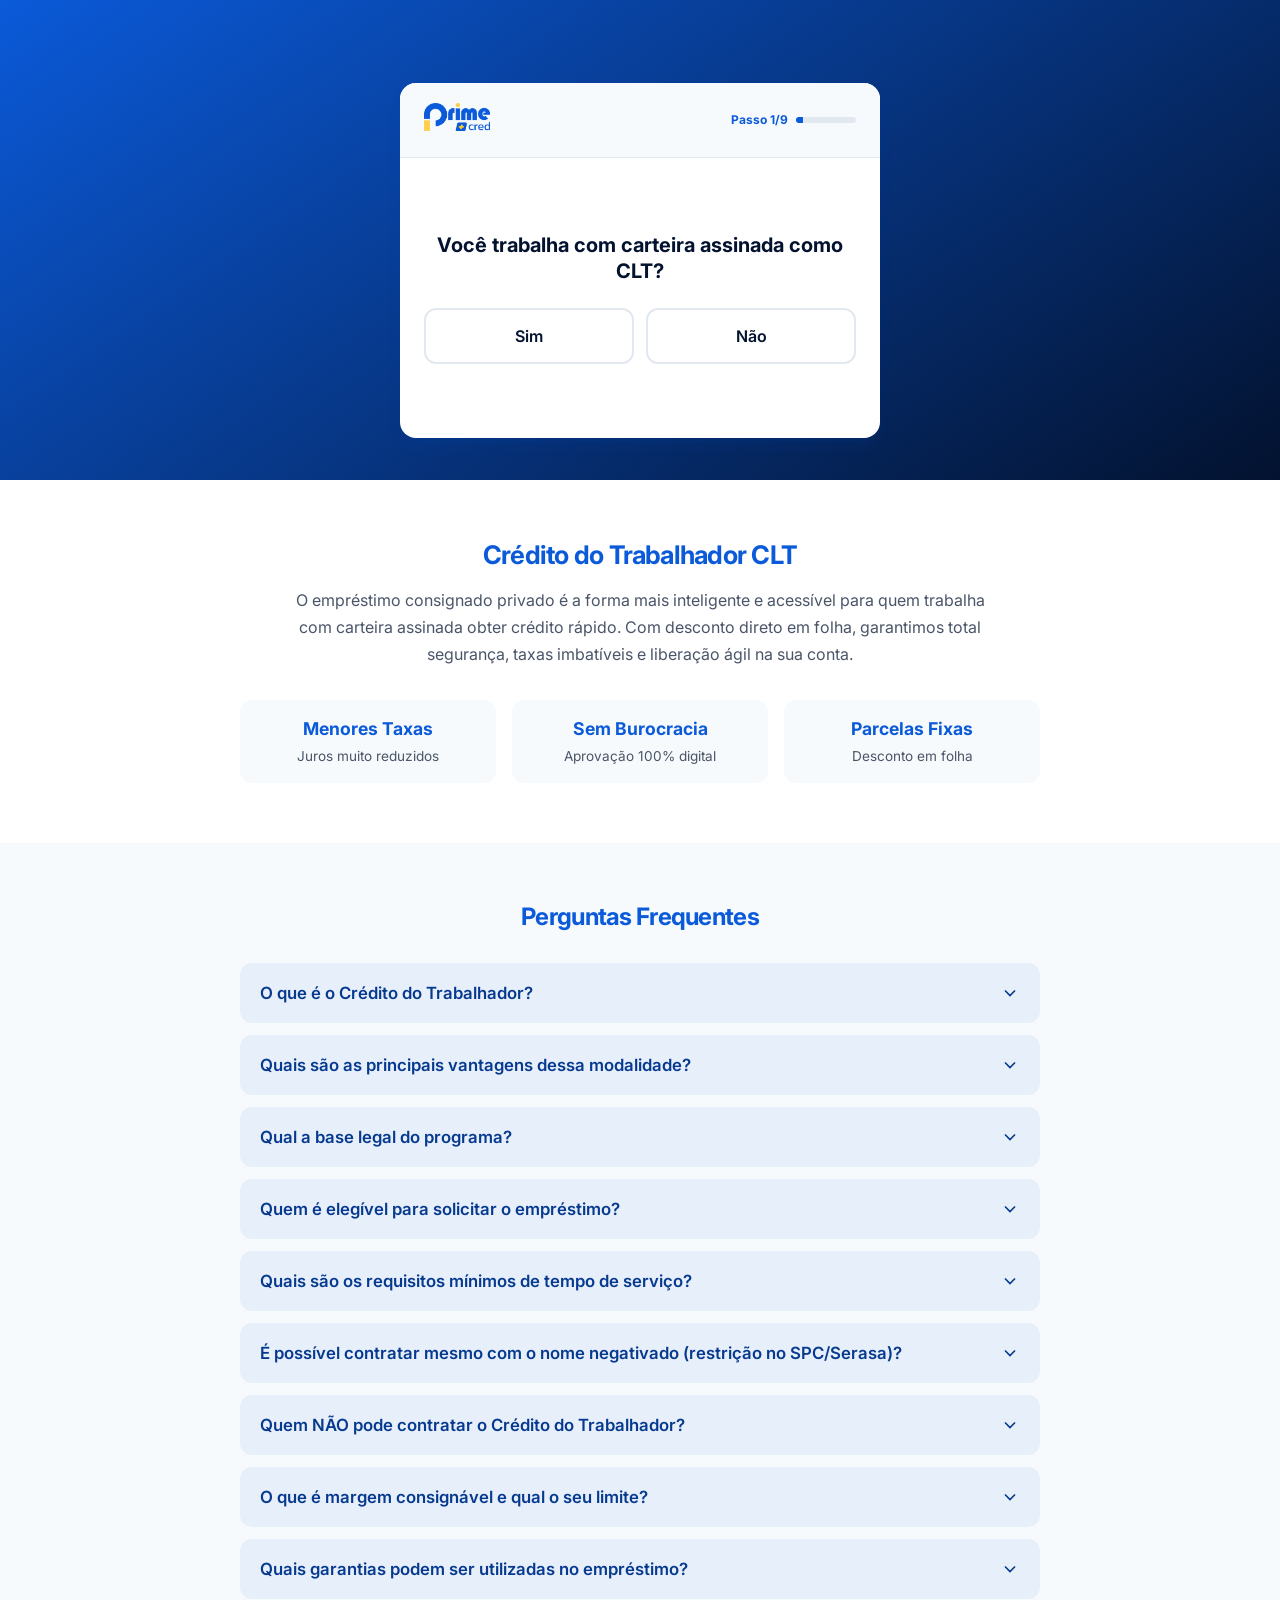
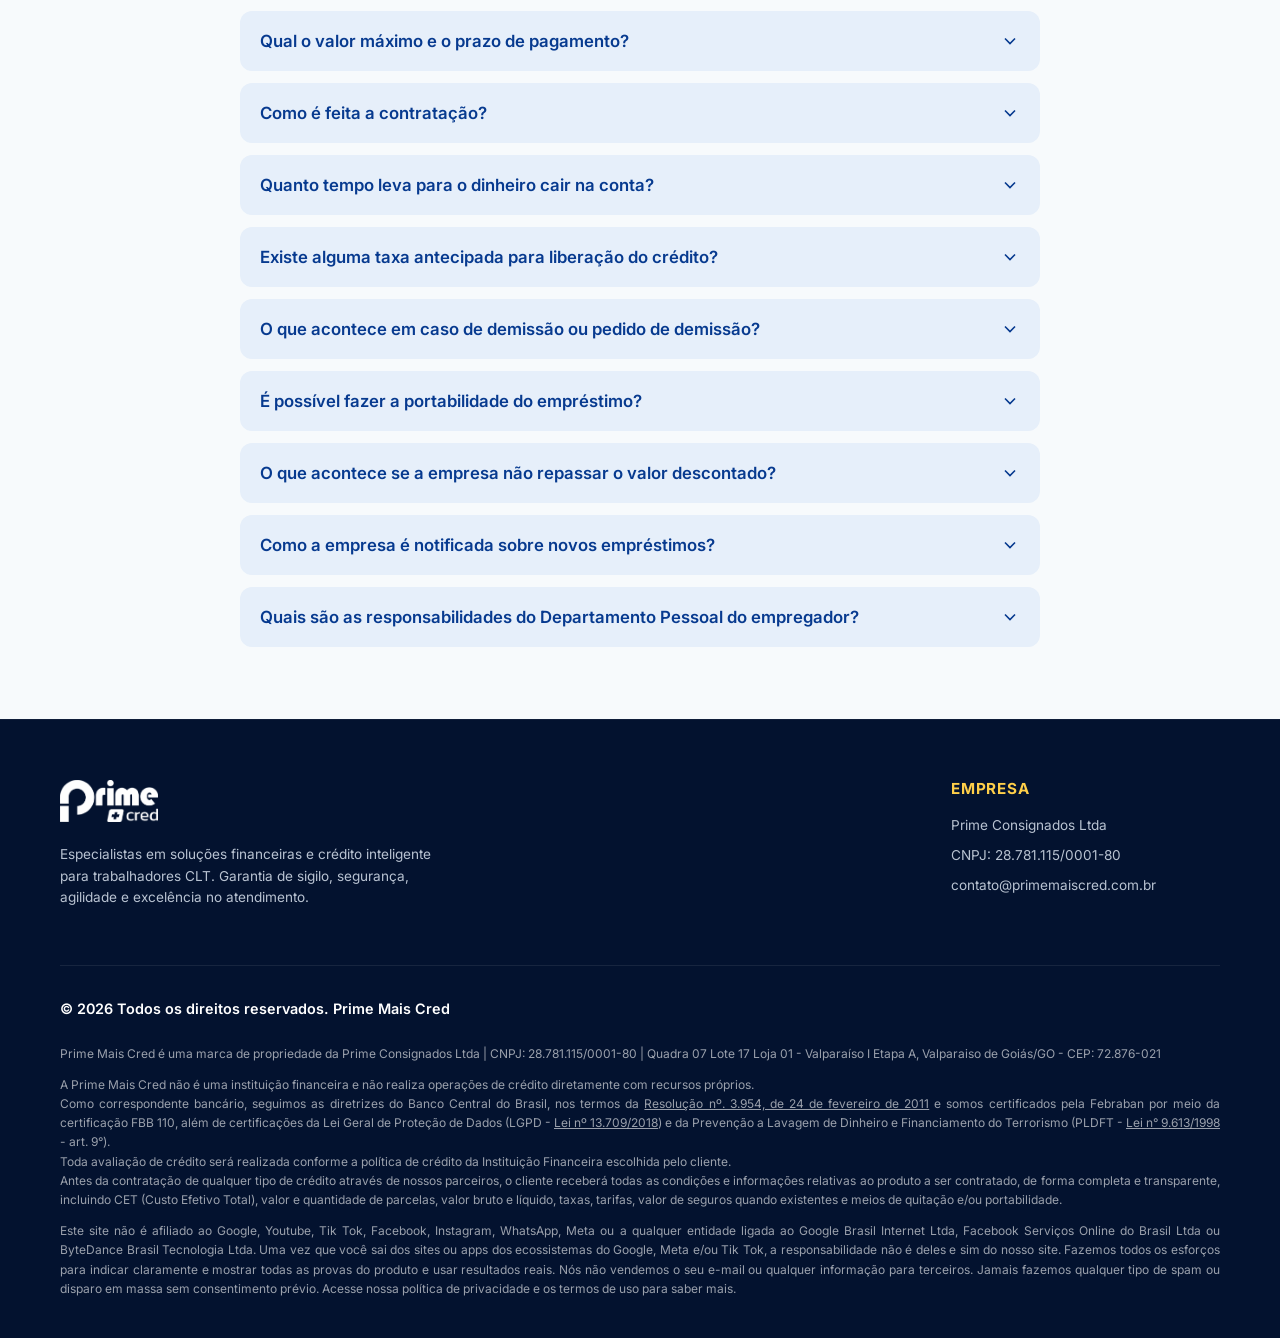
==== questionario.html @ 3300f2ee "feat: lançamento da landing page versão 1.0" ====
<!DOCTYPE html>
<html lang="pt-BR">
<head>
  <meta charset="UTF-8">
  <meta name="viewport" content="width=device-width, initial-scale=1.0">
  <title>Questionário de Qualificação - Prime Mais Cred</title>
  <meta name="description" content="Preencha o questionário rápido da Prime Mais Cred para simular seu empréstimo consignado privado com liberação imediata.">
  
  <link rel="icon" href="logo-prime-cred-oficial-sem-fundo.webp" type="image/webp">
  <link rel="stylesheet" href="css/style.css">
</head>
<body style="background-color: var(--color-gray-light);">

  <!-- Hero Exclusiva do Questionário -->
  <section class="q-hero">
    <div class="q-container">
      
      <!-- Cabeçalho do Card de Questionário -->
      <div class="q-header">
        <a href="index.html" aria-label="Voltar para a página inicial">
          <img src="logo-prime-cred-oficial-sem-fundo.webp" alt="Logo Prime Mais Cred" class="q-logo">
        </a>
        <div class="q-progress-container" id="progress-wrapper">
          <span class="q-progress-text" id="q-step-text">Passo 1/9</span>
          <div class="q-progress-bar-bg">
            <div class="q-progress-bar" id="q-progress-bar" style="width: 11%;"></div>
          </div>
        </div>
      </div>

      <!-- Corpo Principal (Passos) -->
      <div class="q-body">
        
        <!-- Passo 1: CLT -->
        <div class="q-step active" data-step="1">
          <div class="q-question-title">Você trabalha com carteira assinada como CLT?</div>
          <div class="q-options row">
            <button type="button" class="q-btn-option" data-answer="sim">Sim</button>
            <button type="button" class="q-btn-option" data-answer="nao">Não</button>
          </div>
        </div>

        <!-- Passo 2: Nome -->
        <div class="q-step" data-step="2">
          <div class="q-question-title">Qual é o seu nome completo?</div>
          <div class="q-input-wrapper">
            <input type="text" id="q-nome" class="q-input" placeholder="Digite seu nome completo">
            <div class="q-error-msg" id="error-nome"></div>
          </div>
          <button type="button" class="btn btn-primary q-btn-next">Continuar</button>
        </div>

        <!-- Passo 3: CPF -->
        <div class="q-step" data-step="3">
          <div class="q-question-title">Qual é o seu CPF?</div>
          <div class="q-input-wrapper">
            <input type="text" id="q-cpf" class="q-input" placeholder="000.000.000-00" maxlength="14">
            <div class="q-input-hint">Necessário para gerar sua simulação com segurança</div>
            <div class="q-error-msg" id="error-cpf"></div>
          </div>
          <button type="button" class="btn btn-primary q-btn-next">Continuar</button>
        </div>

        <!-- Passo 4: WhatsApp -->
        <div class="q-step" data-step="4">
          <div class="q-question-title">Qual é o seu número de WhatsApp?</div>
          <div class="q-input-wrapper">
            <input type="tel" id="q-whatsapp" class="q-input" placeholder="(00) 00000-0000" maxlength="15">
            <div class="q-error-msg" id="error-whatsapp"></div>
          </div>
          <button type="button" class="btn btn-primary q-btn-next">Continuar</button>
        </div>

        <!-- Passo 5: E-mail -->
        <div class="q-step" data-step="5">
          <div class="q-question-title">Qual é o seu e-mail?</div>
          <div class="q-input-wrapper">
            <input type="email" id="q-email" class="q-input" placeholder="seuemail@exemplo.com">
            <div class="q-error-msg" id="error-email"></div>
          </div>
          <button type="button" class="btn btn-primary q-btn-next">Continuar</button>
        </div>

        <!-- Passo 6: Data de Nascimento -->
        <div class="q-step" data-step="6">
          <div class="q-question-title">Qual a sua data de nascimento?</div>
          <div class="q-input-wrapper">
            <input type="text" id="q-nascimento" class="q-input" placeholder="DD/MM/AAAA" maxlength="10">
            <div class="q-input-hint">Exclusivo para maiores de 18 anos</div>
            <div class="q-error-msg" id="error-nascimento"></div>
          </div>
          <button type="button" class="btn btn-primary q-btn-next">Continuar</button>
        </div>

        <!-- Passo 7: Empresa > 2 anos -->
        <div class="q-step" data-step="7">
          <div class="q-question-title">A empresa onde você trabalha tem mais de 2 anos de existência/constituição?</div>
          <div class="q-options row">
            <button type="button" class="q-btn-option" data-answer="sim">Sim</button>
            <button type="button" class="q-btn-option" data-answer="nao">Não</button>
          </div>
        </div>

        <!-- Passo 8: Margem disponível -->
        <div class="q-step" data-step="8">
          <div class="q-question-title">Você possui margem disponível para contratação?</div>
          <div class="q-options row">
            <button type="button" class="q-btn-option" data-answer="sim">Sim</button>
            <button type="button" class="q-btn-option" data-answer="nao">Não</button>
          </div>
        </div>

        <!-- Passo 9: Valor desejado -->
        <div class="q-step" data-step="9">
          <div class="q-question-title">Qual o valor desejado do empréstimo?</div>
          <div class="q-input-wrapper">
            <input type="text" id="q-valor" class="q-input" placeholder="5.000,00" value="5.000,00">
            <div class="q-input-hint">Valor sugerido para simulação</div>
            <div class="q-error-msg" id="error-valor"></div>
          </div>
          <button type="button" class="btn btn-success q-btn-finish" id="btn-finish-flow">Concluir Simulação</button>
        </div>

        <!-- Tela de Conclusão: Restritiva -->
        <div class="q-step q-result" id="screen-restrictive">
          <div class="q-result-icon danger">✕</div>
          <div class="q-result-title">Poxa, que pena!</div>
          <div class="q-result-desc">
            Hoje, infelizmente, não conseguimos te atender, pois você não atende aos requisitos obrigatórios. Mas clique abaixo e fale com um de nossos atendentes sobre outras possibilidades de crédito que temos para você!
          </div>
          <a href="#" id="btn-wa-restrictive" class="btn btn-secondary" target="_blank" rel="noopener noreferrer">
            Falar no WhatsApp
          </a>
          <button type="button" class="btn" style="margin-top: 8px; width: 100%; max-width: 280px; background: transparent; color: var(--color-gray-dark); border: 1px solid var(--color-gray-border); box-shadow: none; font-size: 0.9rem; padding: 10px;" onclick="location.reload()">Reiniciar Questionário</button>
        </div>

        <!-- Tela de Conclusão: Sucesso -->
        <div class="q-step q-result" id="screen-success">
          <div class="q-result-icon success">✓</div>
          <div class="q-result-title">Que ótimo!</div>
          <div class="q-result-desc">
            Você atende aos requisitos para fazermos uma simulação. Clique no botão abaixo e envie a mensagem gerada para iniciar o atendimento e simulação.
          </div>
          <a href="#" id="btn-wa-success" class="btn btn-success" target="_blank" rel="noopener noreferrer" style="font-size: 1.05rem;">
            Enviar no WhatsApp
          </a>
          <button type="button" class="btn" style="margin-top: 8px; width: 100%; max-width: 280px; background: transparent; color: var(--color-gray-dark); border: 1px solid var(--color-gray-border); box-shadow: none; font-size: 0.9rem; padding: 10px;" onclick="location.reload()">Reiniciar Questionário</button>
        </div>

      </div>

    </div>
  </section>

  <!-- Seção Explicativa Inferior -->
  <section class="section" style="background-color: var(--color-white);">
    <div class="container">
      <h2 class="section-title" style="color: var(--color-primary); font-size: 1.6rem; margin-bottom: 16px;">Crédito do Trabalhador CLT</h2>
      <p class="about-text" style="max-width: 700px;">
        O empréstimo consignado privado é a forma mais inteligente e acessível para quem trabalha com carteira assinada obter crédito rápido. Com desconto direto em folha, garantimos total segurança, taxas imbatíveis e liberação ágil na sua conta.
      </p>
      
      <!-- Mini Grid de Vantagens -->
      <div style="display: grid; grid-template-columns: repeat(auto-fit, minmax(200px, 1fr)); gap: 16px; max-width: 800px; margin: 32px auto 0 auto; text-align: center;">
        <div style="padding: 16px; background: var(--color-gray-light); border-radius: var(--radius-md);">
          <strong style="color: var(--color-primary); display: block; font-size: 1.1rem;">Menores Taxas</strong>
          <span style="font-size: 0.85rem; color: var(--color-gray-dark);">Juros muito reduzidos</span>
        </div>
        <div style="padding: 16px; background: var(--color-gray-light); border-radius: var(--radius-md);">
          <strong style="color: var(--color-primary); display: block; font-size: 1.1rem;">Sem Burocracia</strong>
          <span style="font-size: 0.85rem; color: var(--color-gray-dark);">Aprovação 100% digital</span>
        </div>
        <div style="padding: 16px; background: var(--color-gray-light); border-radius: var(--radius-md);">
          <strong style="color: var(--color-primary); display: block; font-size: 1.1rem;">Parcelas Fixas</strong>
          <span style="font-size: 0.85rem; color: var(--color-gray-dark);">Desconto em folha</span>
        </div>
      </div>
    </div>
  </section>

  <!-- FAQ Replicado para sanar dúvidas finais -->
  <section class="section" id="faq" style="background-color: var(--color-gray-light);">
    <div class="container">
      <h2 class="section-title" style="color: var(--color-primary); font-size: 1.5rem; margin-bottom: 32px;">Perguntas Frequentes</h2>
      
      <div class="faq-container">
        
        <div class="faq-item">
          <button type="button" class="faq-question" aria-expanded="false">
            <span>O que é o Crédito do Trabalhador?</span>
            <svg viewBox="0 0 24 24" fill="none" stroke="currentColor" stroke-width="2"><polyline points="6 9 12 15 18 9"></polyline></svg>
          </button>
          <div class="faq-answer">
            <p>É uma modalidade de empréstimo consignado destinada a trabalhadores do setor privado com carteira assinada (CLT) e outras categorias. O diferencial deste programa é o desconto automático das parcelas diretamente na folha de pagamento, com a gestão sendo feita por plataformas digitais públicas (Dataprev, Carteira de Trabalho Digital e eSocial), sem depender de acordos prévios entre o empregador e a instituição financeira.</p>
          </div>
        </div>

        <div class="faq-item">
          <button type="button" class="faq-question" aria-expanded="false">
            <span>Quais são as principais vantagens dessa modalidade?</span>
            <svg viewBox="0 0 24 24" fill="none" stroke="currentColor" stroke-width="2"><polyline points="6 9 12 15 18 9"></polyline></svg>
          </button>
          <div class="faq-answer">
            <ul>
              <li><strong>Taxas de juros reduzidas:</strong> Menores que as do crédito pessoal comum, variando geralmente na média de 1.99% a 4.99% ao mês.</li>
              <li><strong>Contratação 100% digital:</strong> Realizada via aplicativo, sem burocracia excessiva.</li>
              <li><strong>Parcelas fixas:</strong> O valor das prestações permanece o mesmo do início ao fim do contrato.</li>
              <li><strong>Conveniência:</strong> O pagamento é automático por meio do desconto direto no salário do trabalhador.</li>
            </ul>
          </div>
        </div>

        <div class="faq-item">
          <button type="button" class="faq-question" aria-expanded="false">
            <span>Qual a base legal do programa?</span>
            <svg viewBox="0 0 24 24" fill="none" stroke="currentColor" stroke-width="2"><polyline points="6 9 12 15 18 9"></polyline></svg>
          </button>
          <div class="faq-answer">
            <p>O Crédito do Trabalhador é regulamentado pela Lei nº 15.179/2025 (originada da MP 1.292/2025) e pelas Portarias do Ministério do Trabalho e Emprego (MTE) nº 433, 434 e 435 de 2025.</p>
          </div>
        </div>

        <div class="faq-item">
          <button type="button" class="faq-question" aria-expanded="false">
            <span>Quem é elegível para solicitar o empréstimo?</span>
            <svg viewBox="0 0 24 24" fill="none" stroke="currentColor" stroke-width="2"><polyline points="6 9 12 15 18 9"></polyline></svg>
          </button>
          <div class="faq-answer">
            <p>Podem contratar o crédito os trabalhadores com contrato de trabalho ativo registrados no eSocial, incluindo:</p>
            <ul>
              <li>Empregados do setor privado (Regime CLT) urbanos e rurais.</li>
              <li>Empregados domésticos.</li>
              <li>Microempreendedores Individuais (MEIs) que possuam funcionários.</li>
              <li>Trabalhadores de aplicativos de transporte e entrega (motoristas e entregadores).</li>
              <li>Diretores não empregados com vínculo ao FGTS.</li>
            </ul>
          </div>
        </div>

        <div class="faq-item">
          <button type="button" class="faq-question" aria-expanded="false">
            <span>Quais são os requisitos mínimos de tempo de serviço?</span>
            <svg viewBox="0 0 24 24" fill="none" stroke="currentColor" stroke-width="2"><polyline points="6 9 12 15 18 9"></polyline></svg>
          </button>
          <div class="faq-answer">
            <p>Embora varie conforme a instituição financeira, os critérios comuns são:</p>
            <ul>
              <li>Vínculo ativo de, no mínimo, 3 meses no emprego atual.</li>
              <li>Empresa empregadora ativa há mais de 24 meses.</li>
            </ul>
          </div>
        </div>

        <div class="faq-item">
          <button type="button" class="faq-question" aria-expanded="false">
            <span>É possível contratar mesmo com o nome negativado (restrição no SPC/Serasa)?</span>
            <svg viewBox="0 0 24 24" fill="none" stroke="currentColor" stroke-width="2"><polyline points="6 9 12 15 18 9"></polyline></svg>
          </button>
          <div class="faq-answer">
            <p>Sim. Na maioria dos casos, o acesso é facilitado mesmo para quem não possui score alto ou está negativado, pois a garantia do pagamento reside no desconto direto em folha e no uso de saldos do FGTS como garantia.</p>
          </div>
        </div>

        <div class="faq-item">
          <button type="button" class="faq-question" aria-expanded="false">
            <span>Quem NÃO pode contratar o Crédito do Trabalhador?</span>
            <svg viewBox="0 0 24 24" fill="none" stroke="currentColor" stroke-width="2"><polyline points="6 9 12 15 18 9"></polyline></svg>
          </button>
          <div class="faq-answer">
            <p>O produto não está disponível para:</p>
            <ul>
              <li>Trabalhadores em período de experiência.</li>
              <li>Funcionários cumprindo aviso prévio.</li>
              <li>Trabalhadores em licença médica, maternidade ou paternidade.</li>
              <li>Autônomos informais (sem vínculo via aplicativo ou CLT) e empreendedores sem funcionários.</li>
            </ul>
          </div>
        </div>

        <div class="faq-item">
          <button type="button" class="faq-question" aria-expanded="false">
            <span>O que é margem consignável e qual o seu limite?</span>
            <svg viewBox="0 0 24 24" fill="none" stroke="currentColor" stroke-width="2"><polyline points="6 9 12 15 18 9"></polyline></svg>
          </button>
          <div class="faq-answer">
            <p>A margem consignável é o valor máximo do salário que pode ser comprometido mensalmente para pagar as parcelas.</p>
            <ul>
              <li>Para trabalhadores CLT e domésticos: O limite é de 35% da renda líquida mensal.</li>
              <li>Para trabalhadores de aplicativos: O limite é de 30% do montante repassado pelas plataformas.</li>
            </ul>
          </div>
        </div>

        <div class="faq-item">
          <button type="button" class="faq-question" aria-expanded="false">
            <span>Quais garantias podem ser utilizadas no empréstimo?</span>
            <svg viewBox="0 0 24 24" fill="none" stroke="currentColor" stroke-width="2"><polyline points="6 9 12 15 18 9"></polyline></svg>
          </button>
          <div class="faq-answer">
            <p>O trabalhador pode oferecer como garantia:</p>
            <ul>
              <li>Até 10% do saldo disponível na conta vinculada do FGTS.</li>
              <li>Até 100% do valor da multa rescisória (os 40% devidos em caso de demissão sem justa causa).</li>
            </ul>
          </div>
        </div>

        <div class="faq-item">
          <button type="button" class="faq-question" aria-expanded="false">
            <span>Qual o valor máximo e o prazo de pagamento?</span>
            <svg viewBox="0 0 24 24" fill="none" stroke="currentColor" stroke-width="2"><polyline points="6 9 12 15 18 9"></polyline></svg>
          </button>
          <div class="faq-answer">
            <p>O valor máximo depende da margem disponível e da análise de crédito. O prazo de pagamento é flexível, podendo chegar a 36 meses, dependendo das condições da instituição financeira e do empregador.</p>
          </div>
        </div>

        <div class="faq-item">
          <button type="button" class="faq-question" aria-expanded="false">
            <span>Como é feita a contratação?</span>
            <svg viewBox="0 0 24 24" fill="none" stroke="currentColor" stroke-width="2"><polyline points="6 9 12 15 18 9"></polyline></svg>
          </button>
          <div class="faq-answer">
            <p>O processo é realizado de forma 100% digital, com total segurança e privacidade. O processo pode variar dependendo da instituição financeira, mas no geral, é realizada a confirmação e autorização de consulta de dados, depois da coleta de dados é feito uma simulação, assim que aprovada a proposta apresentada, é realizada a digitação no sistema da instituição financeira. É fornecido um link de formalização. Após finalizada a formalização e a averbação da instituição financeira, o crédito é realizado na conta corrente cadastrada.</p>
          </div>
        </div>

        <div class="faq-item">
          <button type="button" class="faq-question" aria-expanded="false">
            <span>Quanto tempo leva para o dinheiro cair na conta?</span>
            <svg viewBox="0 0 24 24" fill="none" stroke="currentColor" stroke-width="2"><polyline points="6 9 12 15 18 9"></polyline></svg>
          </button>
          <div class="faq-answer">
            <p>Após a aprovação e averbação do contrato pela Dataprev, o valor costuma ser liberado rapidamente, variando de 1 hora até 24 horas.</p>
          </div>
        </div>

        <div class="faq-item">
          <button type="button" class="faq-question" aria-expanded="false">
            <span>Existe alguma taxa antecipada para liberação do crédito?</span>
            <svg viewBox="0 0 24 24" fill="none" stroke="currentColor" stroke-width="2"><polyline points="6 9 12 15 18 9"></polyline></svg>
          </button>
          <div class="faq-answer">
            <p>Não. Nenhuma instituição financeira autorizada cobra taxas, seguros ou depósitos antecipados para liberar o crédito consignado. Qualquer pedidos de pagamentos prévios ou repasses posteriores a liberação do crédito são proibidos e indícios claros de fraude.</p>
          </div>
        </div>

        <div class="faq-item">
          <button type="button" class="faq-question" aria-expanded="false">
            <span>O que acontece em caso de demissão ou pedido de demissão?</span>
            <svg viewBox="0 0 24 24" fill="none" stroke="currentColor" stroke-width="2"><polyline points="6 9 12 15 18 9"></polyline></svg>
          </button>
          <div class="faq-answer">
            <p>A dívida não é extinta com o desligamento. Ocorrem as seguintes ações:</p>
            <ul>
              <li><strong>Desconto nas verbas rescisórias:</strong> A empresa pode descontar o valor devido diretamente do que o trabalhador tem a receber na rescisão, respeitando os limites legais.</li>
              <li><strong>Garantias do FGTS:</strong> O banco pode reter os 10% do saldo do FGTS e 100% da multa rescisória empenhados como garantia.</li>
              <li><strong>Saldo remanescente:</strong> Caso ainda reste dívida, o valor é convertido em crédito pessoal, devendo ser pago via boletos ou débito em conta.</li>
              <li><strong>Novo emprego:</strong> Se o trabalhador conseguir um novo vínculo CLT, a dívida pode ser automaticamente transferida para desconto no salário da nova empresa.</li>
            </ul>
          </div>
        </div>

        <div class="faq-item">
          <button type="button" class="faq-question" aria-expanded="false">
            <span>É possível fazer a portabilidade do empréstimo?</span>
            <svg viewBox="0 0 24 24" fill="none" stroke="currentColor" stroke-width="2"><polyline points="6 9 12 15 18 9"></polyline></svg>
          </button>
          <div class="faq-answer">
            <p>Sim. O trabalhador pode migrar seu contrato para outra instituição financeira que ofereça taxas mais baixas ou melhores condições. Fale com nosso atendimento, que realizamos as simulações e buscamos as melhores condições disponíveis.</p>
          </div>
        </div>

        <div class="faq-item">
          <button type="button" class="faq-question" aria-expanded="false">
            <span>O que acontece se a empresa não repassar o valor descontado?</span>
            <svg viewBox="0 0 24 24" fill="none" stroke="currentColor" stroke-width="2"><polyline points="6 9 12 15 18 9"></polyline></svg>
          </button>
          <div class="faq-answer">
            <p>O empregador tem a obrigação legal de repassar os valores retidos sob pena de sanções administrativas, civis e criminais. Caso o desconto ocorra no holerite, mas não apareça como pago no banco, o trabalhador deve contatar o RH da empresa e a instituição financeira.</p>
          </div>
        </div>

        <div class="faq-item">
          <button type="button" class="faq-question" aria-expanded="false">
            <span>Como a empresa é notificada sobre novos empréstimos?</span>
            <svg viewBox="0 0 24 24" fill="none" stroke="currentColor" stroke-width="2"><polyline points="6 9 12 15 18 9"></polyline></svg>
          </button>
          <div class="faq-answer">
            <p>A empresa recebe um aviso eletrônico via Domicílio Eletrônico Trabalhista (DET) entre os dias 21 e 25 de cada mês, informando que houve contratações por parte de seus funcionários.</p>
          </div>
        </div>

        <div class="faq-item">
          <button type="button" class="faq-question" aria-expanded="false">
            <span>Quais são as responsabilidades do Departamento Pessoal do empregador?</span>
            <svg viewBox="0 0 24 24" fill="none" stroke="currentColor" stroke-width="2"><polyline points="6 9 12 15 18 9"></polyline></svg>
          </button>
          <div class="faq-answer">
            <ul>
              <li><strong>Consulta mensal:</strong> Acessar o Portal Emprega Brasil para baixar o "Arquivo de Empréstimos" com os valores atualizados.</li>
              <li><strong>Escrituração:</strong> Lançar o desconto no eSocial utilizando a rubrica específica (9253 - Empréstimos eConsignados).</li>
              <li><strong>Recolhimento:</strong> Gerar a guia via FGTS Digital (ou DAE para domésticos/MEI) e efetuar o pagamento até o dia 20 do mês seguinte.</li>
            </ul>
          </div>
        </div>

      </div>
    </div>
  </section>

  <!-- Footer -->
  <footer class="footer">
    <div class="container">
      
      <div class="footer-top">
        <div class="footer-info">
          <img src="logo-prime-cred-letra-branca-sem-fundo.webp" alt="Logo Prime Mais Cred" class="footer-logo">
          <p>Especialistas em soluções financeiras e crédito inteligente para trabalhadores CLT. Garantia de sigilo, segurança, agilidade e excelência no atendimento.</p>
        </div>

        <div class="footer-columns">
          <div class="footer-col">
            <h4>Empresa</h4>
            <ul>
              <li><span>Prime Consignados Ltda</span></li>
              <li><span>CNPJ: 28.781.115/0001-80</span></li>
              <li><span>contato@primemaiscred.com.br</span></li>
            </ul>
          </div>
        </div>
      </div>

      <div class="footer-bottom">
        <div style="font-size: 0.9rem; color: var(--color-white); font-weight: 600;">
          © 2026 Todos os direitos reservados. Prime Mais Cred
        </div>
        
        <div class="legal-disclaimers">
          <p>
            Prime Mais Cred é uma marca de propriedade da Prime Consignados Ltda | CNPJ: 28.781.115/0001-80 | Quadra 07 Lote 17 Loja 01 - Valparaíso I Etapa A, Valparaiso de Goiás/GO - CEP: 72.876-021
          </p>
          <p>
            A Prime Mais Cred não é uma instituição financeira e não realiza operações de crédito diretamente com recursos próprios.<br>
            Como correspondente bancário, seguimos as diretrizes do Banco Central do Brasil, nos termos da <a href="https://www.bcb.gov.br/pre/normativos/res/2011/pdf/res_3954_v7_l.pdf" target="_blank" rel="noopener noreferrer" style="color: inherit; text-decoration: underline;">Resolução nº. 3.954, de 24 de fevereiro de 2011</a> e somos certificados pela Febraban por meio da certificação FBB 110, além de certificações da Lei Geral de Proteção de Dados (LGPD - <a href="https://www.planalto.gov.br/ccivil_03/_ato2015-2018/2018/lei/l13709.htm" target="_blank" rel="noopener noreferrer" style="color: inherit; text-decoration: underline;">Lei nº 13.709/2018</a>) e da Prevenção a Lavagem de Dinheiro e Financiamento do Terrorismo (PLDFT - <a href="https://www.planalto.gov.br/ccivil_03/leis/l9613.htm" target="_blank" rel="noopener noreferrer" style="color: inherit; text-decoration: underline;">Lei n° 9.613/1998</a> - art. 9°).<br>
            Toda avaliação de crédito será realizada conforme a política de crédito da Instituição Financeira escolhida pelo cliente.<br>
            Antes da contratação de qualquer tipo de crédito através de nossos parceiros, o cliente receberá todas as condições e informações relativas ao produto a ser contratado, de forma completa e transparente, incluindo CET (Custo Efetivo Total), valor e quantidade de parcelas, valor bruto e líquido, taxas, tarifas, valor de seguros quando existentes e meios de quitação e/ou portabilidade.
          </p>
          <p>
            Este site não é afiliado ao Google, Youtube, Tik Tok, Facebook, Instagram, WhatsApp, Meta ou a qualquer entidade ligada ao Google Brasil Internet Ltda, Facebook Serviços Online do Brasil Ltda ou ByteDance Brasil Tecnologia Ltda. Uma vez que você sai dos sites ou apps dos ecossistemas do Google, Meta e/ou Tik Tok, a responsabilidade não é deles e sim do nosso site. Fazemos todos os esforços para indicar claramente e mostrar todas as provas do produto e usar resultados reais. Nós não vendemos o seu e-mail ou qualquer informação para terceiros. Jamais fazemos qualquer tipo de spam ou disparo em massa sem consentimento prévio. Acesse nossa política de privacidade e os termos de uso para saber mais.
          </p>
        </div>
      </div>

    </div>
  </footer>

  <!-- Scripts -->
  <script src="js/main.js"></script>
  <script src="js/questionario.js"></script>
</body>
</html>
---- css/style.css ----
@import url('https://fonts.googleapis.com/css2?family=Inter:wght@400;500;600;700;800&display=swap');

:root {
  /* Cores Oficiais */
  --color-primary: #0b5ad9;
  --color-primary-dark: #073a8f;
  --color-primary-light: #e6effa;
  --color-secondary: #ffcf49;
  --color-secondary-hover: #f5bc23;
  --color-white: #ffffff;
  
  /* Cores Neutras e de Apoio */
  --color-dark: #03122f; /* Azul super escuro para seções premium/textos */
  --color-gray-dark: #4a5568;
  --color-gray-light: #f7fafc;
  --color-gray-border: #e2e8f0;
  
  /* Feedback */
  --color-success: #10b981;
  --color-danger: #ef4444;

  /* Efeitos e Sombras */
  --shadow-sm: 0 1px 2px 0 rgba(0, 0, 0, 0.05);
  --shadow-md: 0 4px 6px -1px rgba(0, 0, 0, 0.1), 0 2px 4px -1px rgba(0, 0, 0, 0.06);
  --shadow-lg: 0 10px 15px -3px rgba(11, 90, 217, 0.1), 0 4px 6px -2px rgba(11, 90, 217, 0.05);
  --radius-md: 12px;
  --radius-lg: 16px;
  --radius-full: 9999px;
  
  /* Transições */
  --transition-fast: 0.15s ease;
  --transition-normal: 0.3s ease;
}

/* Reset Geral */
*, *::before, *::after {
  box-sizing: border-box;
  margin: 0;
  padding: 0;
}

html {
  font-size: 16px;
  scroll-behavior: smooth;
}

body {
  font-family: 'Inter', sans-serif;
  background-color: var(--color-white);
  color: var(--color-dark);
  line-height: 1.5;
  overflow-x: hidden;
  -webkit-font-smoothing: antialiased;
}

a {
  color: inherit;
  text-decoration: none;
}

ul {
  list-style: none;
}

button, input, select, textarea {
  font-family: inherit;
  font-size: inherit;
  color: inherit;
  border: none;
  outline: none;
  background: none;
}

button {
  cursor: pointer;
}

/* Layout e Containers (Mobile-First) */
.container {
  width: 100%;
  max-width: 1200px;
  margin: 0 auto;
  padding: 0 20px;
}

/* Tipografia */
h1, h2, h3, h4 {
  line-height: 1.2;
  font-weight: 700;
  letter-spacing: -0.03em;
}

.text-gradient {
  background: linear-gradient(135deg, var(--color-white) 0%, var(--color-primary-light) 100%);
  -webkit-background-clip: text;
  -webkit-text-fill-color: transparent;
}

/* Botões Globais */
.btn {
  display: inline-flex;
  align-items: center;
  justify-content: center;
  gap: 8px;
  padding: 14px 28px;
  border-radius: var(--radius-full);
  font-weight: 700;
  text-align: center;
  transition: transform var(--transition-fast), box-shadow var(--transition-fast), background-color var(--transition-fast);
  width: 100%;
}

.btn:active {
  transform: scale(0.98);
}

.btn-secondary {
  background-color: var(--color-secondary);
  color: var(--color-dark);
  box-shadow: 0 4px 14px rgba(255, 207, 73, 0.4);
}

.btn-secondary:hover {
  background-color: var(--color-secondary-hover);
  box-shadow: 0 6px 20px rgba(255, 207, 73, 0.6);
  transform: translateY(-1px);
}

.btn-primary {
  background-color: var(--color-primary);
  color: var(--color-white);
  box-shadow: 0 4px 14px rgba(11, 90, 217, 0.3);
}

.btn-primary:hover {
  background-color: var(--color-primary-dark);
  transform: translateY(-1px);
}

.btn-success {
  background-color: var(--color-success);
  color: var(--color-white);
  box-shadow: 0 4px 14px rgba(16, 185, 129, 0.3);
}

.btn-success:hover {
  background-color: #059669;
  transform: translateY(-1px);
}

.btn-outline {
  border: 2px solid rgba(255, 255, 255, 0.2);
  color: var(--color-white);
  background-color: transparent;
}

.btn-outline:hover {
  background-color: rgba(255, 255, 255, 0.1);
  border-color: var(--color-white);
}

/* Header */
.header {
  position: absolute;
  top: 0;
  left: 0;
  width: 100%;
  z-index: 50;
  padding: 20px 0;
}

.header .container {
  display: flex;
  justify-content: space-between;
  align-items: center;
}

.logo-img {
  height: 38px;
  width: auto;
  object-fit: contain;
}

.header-nav {
  display: none; /* Mobile focado no CTA principal, navegação simplificada */
}

@media (min-width: 768px) {
  .header-nav {
    display: flex;
    gap: 24px;
    align-items: center;
    color: var(--color-white);
    font-weight: 500;
  }
  .header-nav a:hover {
    color: var(--color-secondary);
  }
  .header .btn {
    width: auto;
    padding: 10px 20px;
    font-size: 0.9rem;
  }
}

/* Hero Section */
.hero {
  background: linear-gradient(145deg, var(--color-primary) 0%, var(--color-dark) 100%);
  padding: 110px 0 60px 0;
  color: var(--color-white);
  position: relative;
  overflow: hidden;
}

.hero::after {
  content: '';
  position: absolute;
  top: 0;
  left: 0;
  right: 0;
  bottom: 0;
  background-image: radial-gradient(rgba(255,255,255,0.05) 1px, transparent 1px);
  background-size: 20px 20px;
  pointer-events: none;
}

.hero-content {
  position: relative;
  z-index: 2;
  text-align: center;
}

.tag-badge {
  display: inline-block;
  background-color: rgba(255, 255, 255, 0.1);
  backdrop-filter: blur(8px);
  -webkit-backdrop-filter: blur(8px);
  padding: 6px 14px;
  border-radius: var(--radius-full);
  font-size: 0.75rem;
  font-weight: 700;
  text-transform: uppercase;
  letter-spacing: 0.05em;
  color: var(--color-secondary);
  margin-bottom: 16px;
}

.hero h1 {
  font-size: 2.2rem;
  margin-bottom: 16px;
}

.hero p {
  font-size: 1rem;
  color: var(--color-primary-light);
  margin-bottom: 28px;
  opacity: 0.95;
}

/* Card de Simulação Rápida (Hero) */
.hero-simulation-card {
  background: rgba(255, 255, 255, 0.08);
  backdrop-filter: blur(12px);
  -webkit-backdrop-filter: blur(12px);
  border: 1px solid rgba(255, 255, 255, 0.15);
  border-radius: var(--radius-lg);
  padding: 24px;
  max-width: 440px;
  margin: 0 auto 32px auto;
  text-align: left;
  box-shadow: var(--shadow-lg);
}

.simulation-title {
  font-size: 1.1rem;
  font-weight: 700;
  margin-bottom: 8px;
  text-align: center;
}

.simulation-subtitle {
  font-size: 0.85rem;
  color: var(--color-primary-light);
  margin-bottom: 20px;
  text-align: center;
}

.input-group {
  margin-bottom: 20px;
  position: relative;
}

.input-label {
  display: block;
  font-size: 0.8rem;
  font-weight: 600;
  color: var(--color-primary-light);
  margin-bottom: 8px;
  text-transform: uppercase;
  letter-spacing: 0.03em;
}

.input-wrapper {
  position: relative;
  display: flex;
  align-items: center;
  background-color: rgba(0, 0, 0, 0.2);
  border: 1px solid rgba(255, 255, 255, 0.2);
  border-radius: var(--radius-md);
  overflow: hidden;
  transition: border-color var(--transition-fast);
}

.input-wrapper:focus-within {
  border-color: var(--color-secondary);
}

.input-prefix {
  padding: 14px 0 14px 16px;
  font-weight: 700;
  color: var(--color-secondary);
  font-size: 1.2rem;
}

.input-field {
  width: 100%;
  padding: 14px 16px 14px 8px;
  font-size: 1.3rem;
  font-weight: 700;
  color: var(--color-white);
}

.input-field::placeholder {
  color: rgba(255, 255, 255, 0.4);
}

/* Badges de Destaque na Hero */
.hero-badges-grid {
  display: grid;
  grid-template-columns: 1fr;
  gap: 12px;
  max-width: 440px;
  margin: 0 auto;
}

.hero-badge {
  display: flex;
  align-items: center;
  gap: 12px;
  background: rgba(255, 255, 255, 0.05);
  border: 1px solid rgba(255, 255, 255, 0.08);
  padding: 12px 16px;
  border-radius: var(--radius-md);
  font-size: 0.85rem;
  font-weight: 600;
  text-align: left;
}

.hero-badge svg {
  flex-shrink: 0;
  color: var(--color-secondary);
}

@media (min-width: 768px) {
  .hero h1 {
    font-size: 3.2rem;
  }
  .hero p {
    font-size: 1.2rem;
  }
  .hero-badges-grid {
    grid-template-columns: repeat(3, 1fr);
    max-width: 800px;
  }
  .hero-badge {
    justify-content: center;
    text-align: center;
  }
}

/* Seção: O que é o Crédito */
.section {
  padding: 60px 0;
}

.section-title {
  font-size: 1.8rem;
  text-align: center;
  margin-bottom: 12px;
  color: var(--color-dark);
}

.section-subtitle {
  font-size: 1rem;
  text-align: center;
  color: var(--color-gray-dark);
  margin-bottom: 40px;
  max-width: 700px;
  margin-left: auto;
  margin-right: auto;
}

.about-text {
  text-align: center;
  max-width: 800px;
  margin: 0 auto 32px auto;
  color: var(--color-gray-dark);
  font-size: 1rem;
  line-height: 1.7;
}

.about-text strong {
  color: var(--color-primary);
}

/* Seção: Vantagens */
.bg-dark-section {
  background-color: var(--color-dark);
  color: var(--color-white);
}

.bg-dark-section .section-title {
  color: var(--color-white);
}

.bg-dark-section .section-subtitle {
  color: var(--color-primary-light);
  opacity: 0.8;
}

.benefits-grid {
  display: grid;
  grid-template-columns: 1fr;
  gap: 20px;
}

.benefit-card {
  background: rgba(255, 255, 255, 0.03);
  border: 1px solid rgba(255, 255, 255, 0.08);
  padding: 32px 24px;
  border-radius: var(--radius-lg);
  transition: transform var(--transition-normal), background-color var(--transition-fast);
}

.benefit-card:hover {
  background: rgba(255, 255, 255, 0.06);
  transform: translateY(-4px);
}

.benefit-icon {
  width: 54px;
  height: 54px;
  border-radius: var(--radius-md);
  background-color: rgba(11, 90, 217, 0.2);
  color: var(--color-secondary);
  display: flex;
  align-items: center;
  justify-content: center;
  margin-bottom: 20px;
  font-size: 1.5rem;
  border: 1px solid rgba(11, 90, 217, 0.3);
}

.benefit-title {
  font-size: 1.2rem;
  font-weight: 700;
  margin-bottom: 10px;
  color: var(--color-secondary);
}

.benefit-desc {
  font-size: 0.95rem;
  color: var(--color-primary-light);
  opacity: 0.85;
  line-height: 1.6;
}

@media (min-width: 768px) {
  .benefits-grid {
    grid-template-columns: repeat(2, 1fr);
  }
}

@media (min-width: 1024px) {
  .benefits-grid {
    grid-template-columns: repeat(4, 1fr);
  }
}

/* Seção: Como Contratar */
.steps-grid {
  display: grid;
  grid-template-columns: 1fr;
  gap: 24px;
  margin-bottom: 40px;
}

.step-item {
  display: flex;
  gap: 16px;
  align-items: flex-start;
}

.step-number {
  flex-shrink: 0;
  width: 44px;
  height: 44px;
  border-radius: var(--radius-md);
  background-color: var(--color-primary-light);
  color: var(--color-primary);
  font-weight: 800;
  font-size: 1.2rem;
  display: flex;
  align-items: center;
  justify-content: center;
}

.step-content {
  padding-top: 4px;
}

.step-title {
  font-size: 1.1rem;
  font-weight: 700;
  margin-bottom: 4px;
  color: var(--color-dark);
}

.step-desc {
  font-size: 0.9rem;
  color: var(--color-gray-dark);
}

.steps-container {
  display: flex;
  flex-direction: column;
  gap: 32px;
}

.steps-img-wrapper {
  border-radius: var(--radius-lg);
  overflow: hidden;
  box-shadow: var(--shadow-md);
}

.steps-img {
  width: 100%;
  height: auto;
  object-fit: cover;
  display: block;
}

@media (min-width: 768px) {
  .steps-container {
    flex-direction: row;
    align-items: center;
  }
  .steps-container > * {
    flex: 1;
  }
}

/* FAQ (Perguntas Frequentes) */
.faq-container {
  max-width: 800px;
  margin: 0 auto;
}

.faq-item {
  margin-bottom: 12px;
  border-radius: var(--radius-md);
  background-color: var(--color-primary-light);
  overflow: hidden;
  transition: background-color var(--transition-fast);
}

.faq-question {
  width: 100%;
  padding: 20px;
  display: flex;
  justify-content: space-between;
  align-items: center;
  font-weight: 600;
  font-size: 1.05rem;
  color: var(--color-primary-dark);
  text-align: left;
}

.faq-question svg {
  flex-shrink: 0;
  width: 20px;
  height: 20px;
  transition: transform var(--transition-normal);
}

.faq-item.active .faq-question svg {
  transform: rotate(180deg);
}

.faq-answer {
  max-height: 0;
  overflow: hidden;
  transition: max-height var(--transition-normal);
  padding: 0 20px;
  color: var(--color-gray-dark);
  font-size: 0.95rem;
  line-height: 1.6;
}

.faq-answer p {
  margin-bottom: 12px;
}

.faq-answer p:last-child {
  margin-bottom: 0;
}

.faq-answer ul {
  list-style-type: disc;
  padding-left: 20px;
  margin-bottom: 12px;
  display: flex;
  flex-direction: column;
  gap: 8px;
}

.faq-item.active .faq-answer {
  max-height: 800px;
  padding-bottom: 20px;
}

/* Seção de Contato Rápido */
.cta-support {
  position: relative;
  border-radius: var(--radius-lg);
  overflow: hidden;
  margin: 40px 0;
  background: linear-gradient(135deg, var(--color-dark) 0%, var(--color-primary-dark) 100%);
  color: var(--color-white);
  padding: 40px 24px;
  text-align: center;
  box-shadow: var(--shadow-md);
}

.cta-support h3 {
  font-size: 1.6rem;
  margin-bottom: 12px;
}

.cta-support p {
  color: var(--color-primary-light);
  margin-bottom: 24px;
  font-size: 0.95rem;
  max-width: 500px;
  margin-left: auto;
  margin-right: auto;
}

.cta-support-buttons {
  display: flex;
  flex-direction: column;
  gap: 12px;
  max-width: 320px;
  margin: 0 auto;
}

@media (min-width: 600px) {
  .cta-support-buttons {
    flex-direction: row;
    max-width: none;
    justify-content: center;
  }
  .cta-support-buttons .btn {
    width: auto;
  }
}

/* Footer */
.footer {
  background-color: var(--color-dark);
  color: var(--color-white);
  padding: 60px 0 40px 0;
  border-top: 1px solid rgba(255, 255, 255, 0.05);
  font-size: 0.85rem;
}

.footer-top {
  display: flex;
  flex-direction: column;
  gap: 40px;
  margin-bottom: 40px;
}

.footer-info {
  max-width: 400px;
}

.footer-logo {
  height: 42px;
  width: auto;
  margin-bottom: 16px;
  object-fit: contain;
}

.footer-info p {
  color: var(--color-primary-light);
  opacity: 0.8;
  margin-bottom: 16px;
  line-height: 1.6;
}

.footer-columns {
  display: grid;
  grid-template-columns: 1fr;
  gap: 32px;
}

.footer-col h4 {
  font-size: 0.95rem;
  color: var(--color-secondary);
  margin-bottom: 16px;
  text-transform: uppercase;
  letter-spacing: 0.05em;
}

.footer-col ul {
  display: flex;
  flex-direction: column;
  gap: 10px;
}

.footer-col a, .footer-col span {
  color: var(--color-primary-light);
  opacity: 0.8;
  transition: opacity var(--transition-fast);
}

.footer-col a:hover {
  opacity: 1;
  color: var(--color-secondary);
}

.footer-bottom {
  padding-top: 32px;
  border-top: 1px solid rgba(255, 255, 255, 0.08);
  display: flex;
  flex-direction: column;
  gap: 24px;
  color: rgba(255, 255, 255, 0.6);
  text-align: center;
}

.legal-disclaimers {
  display: flex;
  flex-direction: column;
  gap: 12px;
  text-align: justify;
  font-size: 0.75rem;
  line-height: 1.6;
}

@media (min-width: 768px) {
  .footer-top {
    flex-direction: row;
    justify-content: space-between;
  }
  .footer-columns {
    grid-template-columns: repeat(3, auto);
  }
  .footer-bottom {
    text-align: left;
  }
}

/* =========================================
   PÁGINA DO QUESTIONÁRIO (questionario.html)
   ========================================= */
.q-hero {
  background: linear-gradient(145deg, var(--color-primary) 0%, var(--color-dark) 100%);
  padding: 80px 0 40px 0; /* Espaço para o contêiner central */
  min-height: 480px;
  display: flex;
  align-items: center;
  justify-content: center;
  position: relative;
}

.q-container {
  width: 100%;
  max-width: 480px;
  background: var(--color-white);
  border-radius: var(--radius-lg);
  box-shadow: var(--shadow-lg);
  overflow: hidden;
  position: relative;
  z-index: 10;
  margin: 0 auto;
}

.q-header {
  padding: 20px 24px;
  background-color: var(--color-gray-light);
  border-bottom: 1px solid var(--color-gray-border);
  display: flex;
  justify-content: space-between;
  align-items: center;
}

.q-logo {
  height: 28px;
  width: auto;
}

.q-progress-container {
  display: flex;
  align-items: center;
  gap: 8px;
}

.q-progress-text {
  font-size: 0.75rem;
  font-weight: 700;
  color: var(--color-primary);
}

.q-progress-bar-bg {
  width: 60px;
  height: 6px;
  background-color: var(--color-gray-border);
  border-radius: var(--radius-full);
  overflow: hidden;
}

.q-progress-bar {
  height: 100%;
  background-color: var(--color-primary);
  width: 0%;
  transition: width var(--transition-normal);
}

.q-body {
  padding: 32px 24px;
  min-height: 280px;
  display: flex;
  flex-direction: column;
  justify-content: center;
}

/* Transições instantâneas / suaves dos passos */
.q-step {
  display: none;
  animation: fadeIn var(--transition-fast) forwards;
}

.q-step.active {
  display: block;
}

@keyframes fadeIn {
  from { opacity: 0; transform: translateY(4px); }
  to { opacity: 1; transform: translateY(0); }
}

.q-question-title {
  font-size: 1.25rem;
  font-weight: 700;
  color: var(--color-dark);
  margin-bottom: 24px;
  text-align: center;
  line-height: 1.3;
}

.q-options {
  display: flex;
  flex-direction: column;
  gap: 12px;
}

.q-options.row {
  flex-direction: row;
}

.q-btn-option {
  width: 100%;
  padding: 16px;
  border: 2px solid var(--color-gray-border);
  border-radius: var(--radius-md);
  font-weight: 600;
  font-size: 1rem;
  color: var(--color-dark);
  background-color: var(--color-white);
  transition: all var(--transition-fast);
  text-align: center;
}

.q-btn-option:hover {
  border-color: var(--color-primary);
  background-color: var(--color-primary-light);
  color: var(--color-primary);
}

.q-btn-option:active {
  transform: scale(0.98);
}

/* Inputs do questionário */
.q-input-wrapper {
  margin-bottom: 20px;
}

.q-input {
  width: 100%;
  padding: 16px;
  border: 2px solid var(--color-gray-border);
  border-radius: var(--radius-md);
  font-size: 1.1rem;
  font-weight: 500;
  color: var(--color-dark);
  transition: border-color var(--transition-fast);
  text-align: center;
}

.q-input:focus {
  border-color: var(--color-primary);
}

.q-input-hint {
  font-size: 0.75rem;
  color: var(--color-gray-dark);
  margin-top: 8px;
  text-align: center;
}

.q-error-msg {
  color: var(--color-danger);
  font-size: 0.85rem;
  font-weight: 600;
  text-align: center;
  margin-top: 8px;
  min-height: 20px;
}

/* Telas de Conclusão no Questionário */
.q-result {
  text-align: center;
}

.q-result-icon {
  width: 72px;
  height: 72px;
  border-radius: var(--radius-full);
  display: flex;
  align-items: center;
  justify-content: center;
  margin: 0 auto 20px auto;
  font-size: 2rem;
}

.q-result-icon.success {
  background-color: rgba(16, 185, 129, 0.15);
  color: var(--color-success);
}

.q-result-icon.danger {
  background-color: rgba(239, 68, 68, 0.15);
  color: var(--color-danger);
}

.q-result-title {
  font-size: 1.4rem;
  font-weight: 700;
  color: var(--color-dark);
  margin-bottom: 12px;
}

.q-result-desc {
  font-size: 0.95rem;
  color: var(--color-gray-dark);
  margin-bottom: 28px;
  line-height: 1.6;
}

/* Ajustes de Rodapé e seções de apoio em questionario.html */
.q-support-section {
  background-color: var(--color-gray-light);
  border-top: 1px solid var(--color-gray-border);
  padding: 60px 0;
}
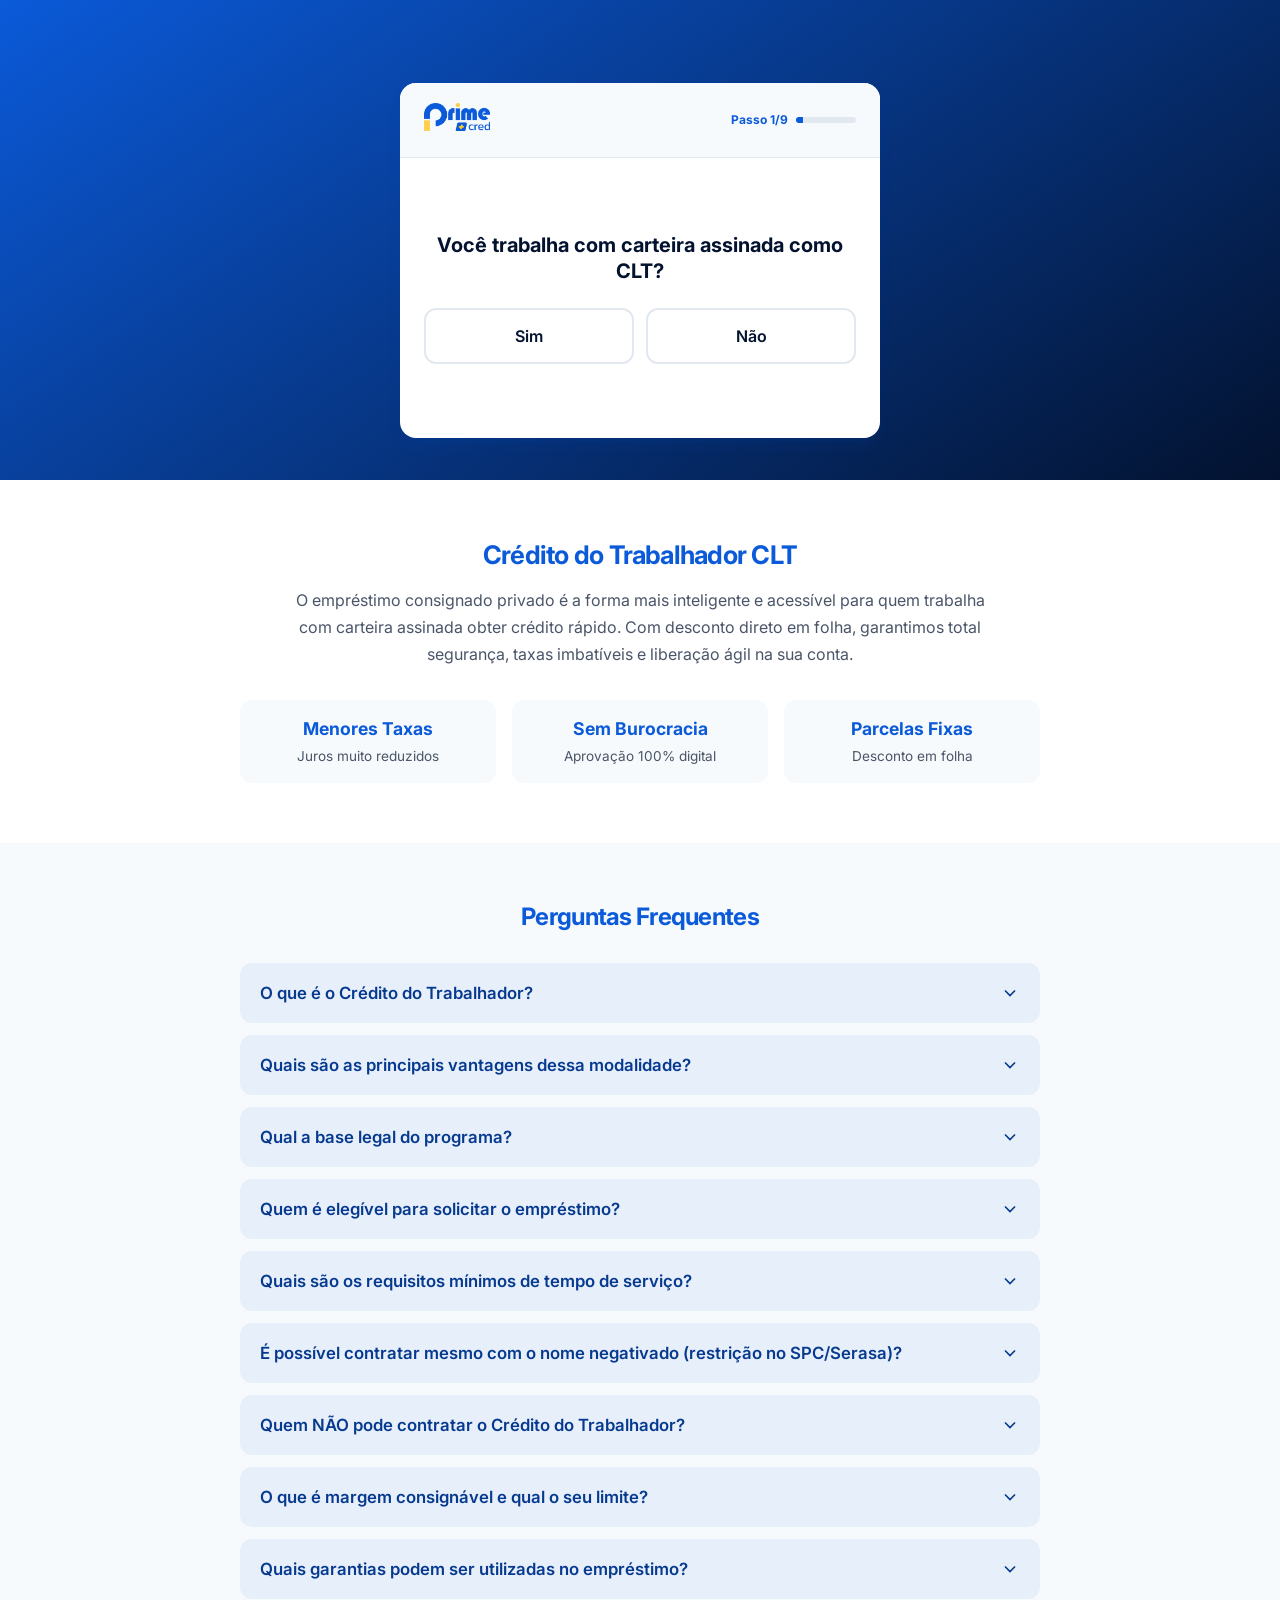
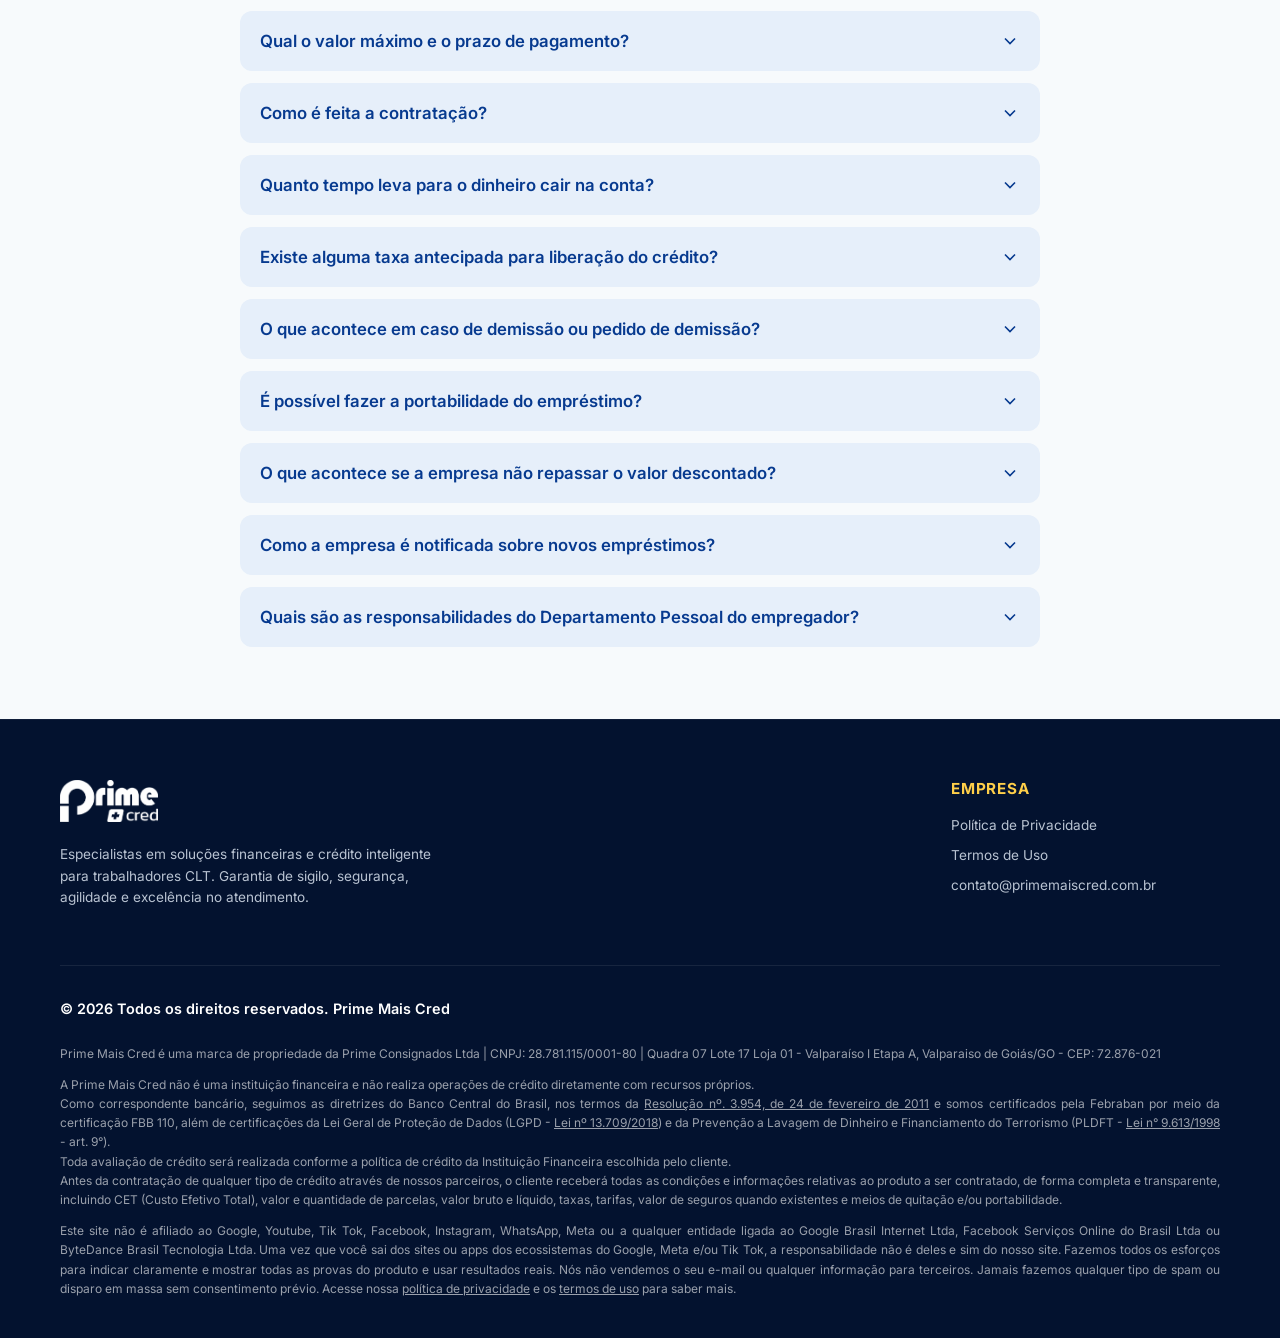
==== commit 957b0c24: "Adiciona Páginas Termos de Uso e Política de Privacidade" ====
--- a/questionario.html
+++ b/questionario.html
@@ -423,8 +423,8 @@
           <div class="footer-col">
             <h4>Empresa</h4>
             <ul>
-              <li><span>Prime Consignados Ltda</span></li>
-              <li><span>CNPJ: 28.781.115/0001-80</span></li>
+              <li><a href="politica-privacidade.html">Política de Privacidade</a></li>
+              <li><a href="termos-uso.html">Termos de Uso</a></li>
               <li><span>contato@primemaiscred.com.br</span></li>
             </ul>
           </div>
@@ -447,7 +447,7 @@
             Antes da contratação de qualquer tipo de crédito através de nossos parceiros, o cliente receberá todas as condições e informações relativas ao produto a ser contratado, de forma completa e transparente, incluindo CET (Custo Efetivo Total), valor e quantidade de parcelas, valor bruto e líquido, taxas, tarifas, valor de seguros quando existentes e meios de quitação e/ou portabilidade.
           </p>
           <p>
-            Este site não é afiliado ao Google, Youtube, Tik Tok, Facebook, Instagram, WhatsApp, Meta ou a qualquer entidade ligada ao Google Brasil Internet Ltda, Facebook Serviços Online do Brasil Ltda ou ByteDance Brasil Tecnologia Ltda. Uma vez que você sai dos sites ou apps dos ecossistemas do Google, Meta e/ou Tik Tok, a responsabilidade não é deles e sim do nosso site. Fazemos todos os esforços para indicar claramente e mostrar todas as provas do produto e usar resultados reais. Nós não vendemos o seu e-mail ou qualquer informação para terceiros. Jamais fazemos qualquer tipo de spam ou disparo em massa sem consentimento prévio. Acesse nossa política de privacidade e os termos de uso para saber mais.
+            Este site não é afiliado ao Google, Youtube, Tik Tok, Facebook, Instagram, WhatsApp, Meta ou a qualquer entidade ligada ao Google Brasil Internet Ltda, Facebook Serviços Online do Brasil Ltda ou ByteDance Brasil Tecnologia Ltda. Uma vez que você sai dos sites ou apps dos ecossistemas do Google, Meta e/ou Tik Tok, a responsabilidade não é deles e sim do nosso site. Fazemos todos os esforços para indicar claramente e mostrar todas as provas do produto e usar resultados reais. Nós não vendemos o seu e-mail ou qualquer informação para terceiros. Jamais fazemos qualquer tipo de spam ou disparo em massa sem consentimento prévio. Acesse nossa <a href="politica-privacidade.html" style="color: inherit; text-decoration: underline;">política de privacidade</a> e os <a href="termos-uso.html" style="color: inherit; text-decoration: underline;">termos de uso</a> para saber mais.
           </p>
         </div>
       </div>
